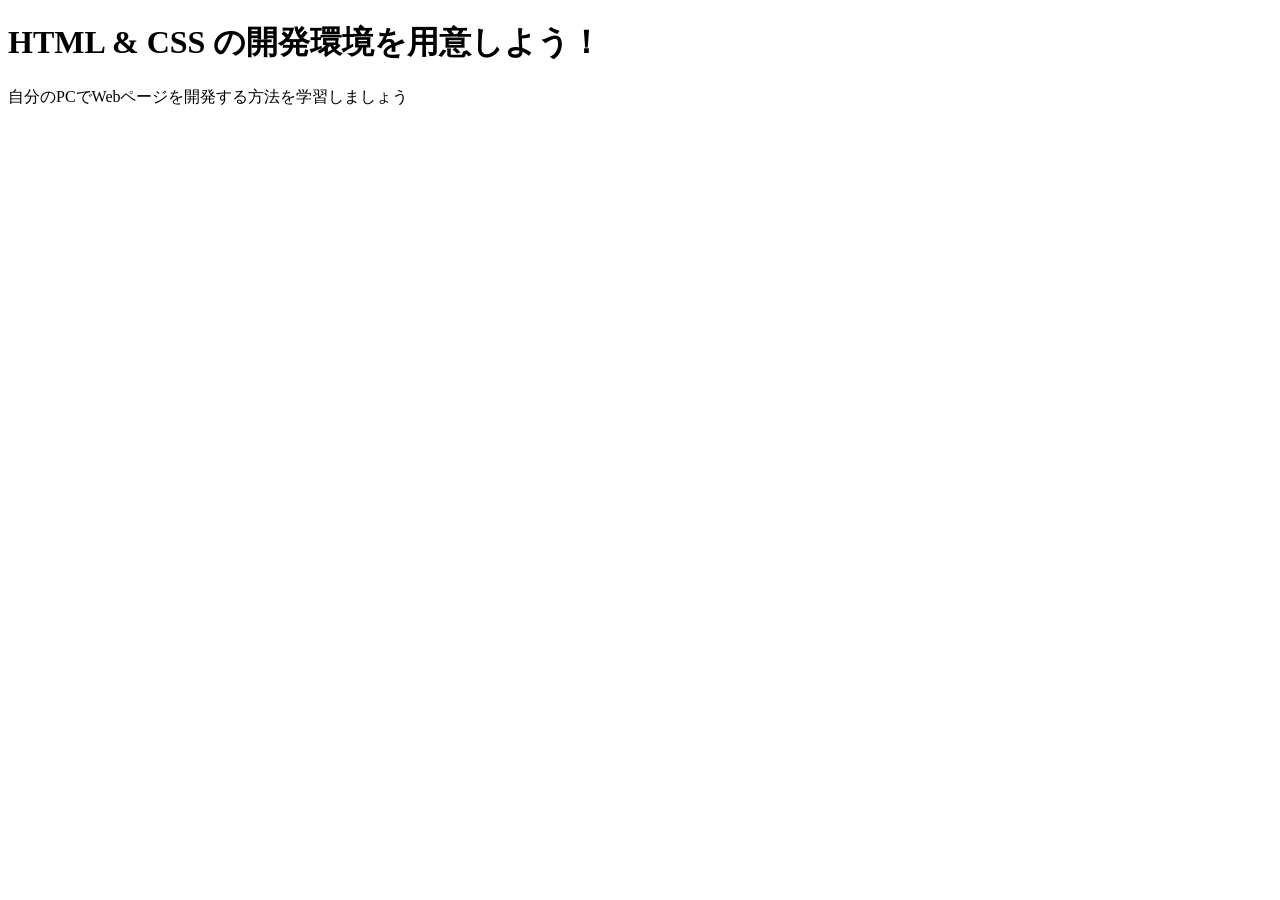
==== index.html @ 716c7113 "Create index.html" ====
<!DOCTYPE html>
<html>
  <head>
    <meta charset="utf-8">
    <title>Progate</title>
    <link rel="stylesheet" href="stylesheet.css">
  </head>
  <body>
    <h1 class="title">HTML & CSS の開発環境を用意しよう！</h1>
    <p>自分のPCでWebページを開発する方法を学習しましょう</p>
  </body>
</html>
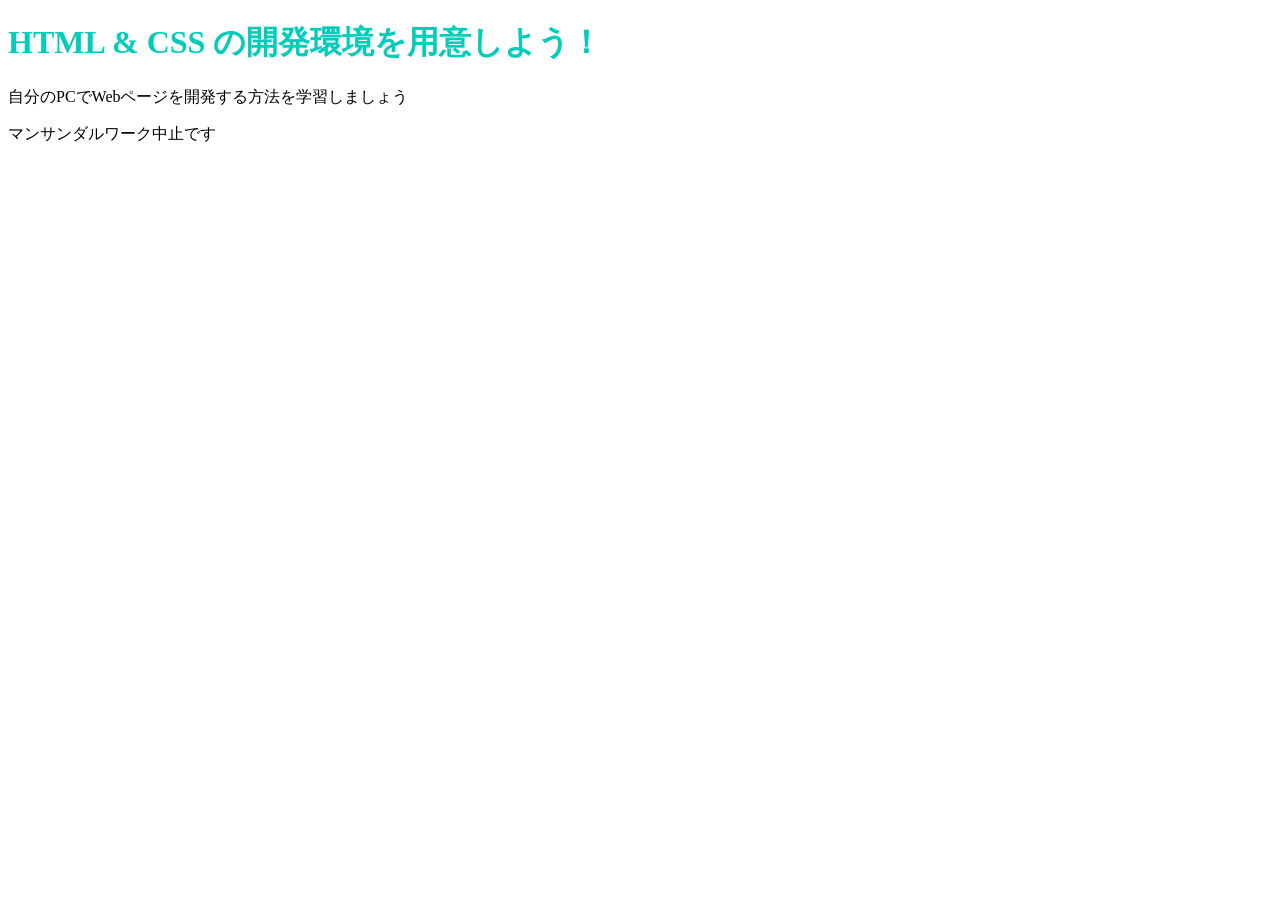
==== commit ca8172dc: "Update index.html" ====
--- a/index.html
+++ b/index.html
@@ -8,5 +8,6 @@
   <body>
     <h1 class="title">HTML & CSS の開発環境を用意しよう！</h1>
     <p>自分のPCでWebページを開発する方法を学習しましょう</p>
+    <p>マンサンダルワーク中止です</p>
   </body>
 </html>
--- a/stylesheet.css
+++ b/stylesheet.css
@@ -0,0 +1,3 @@
+.title {
+  color: #02ccba;
+}
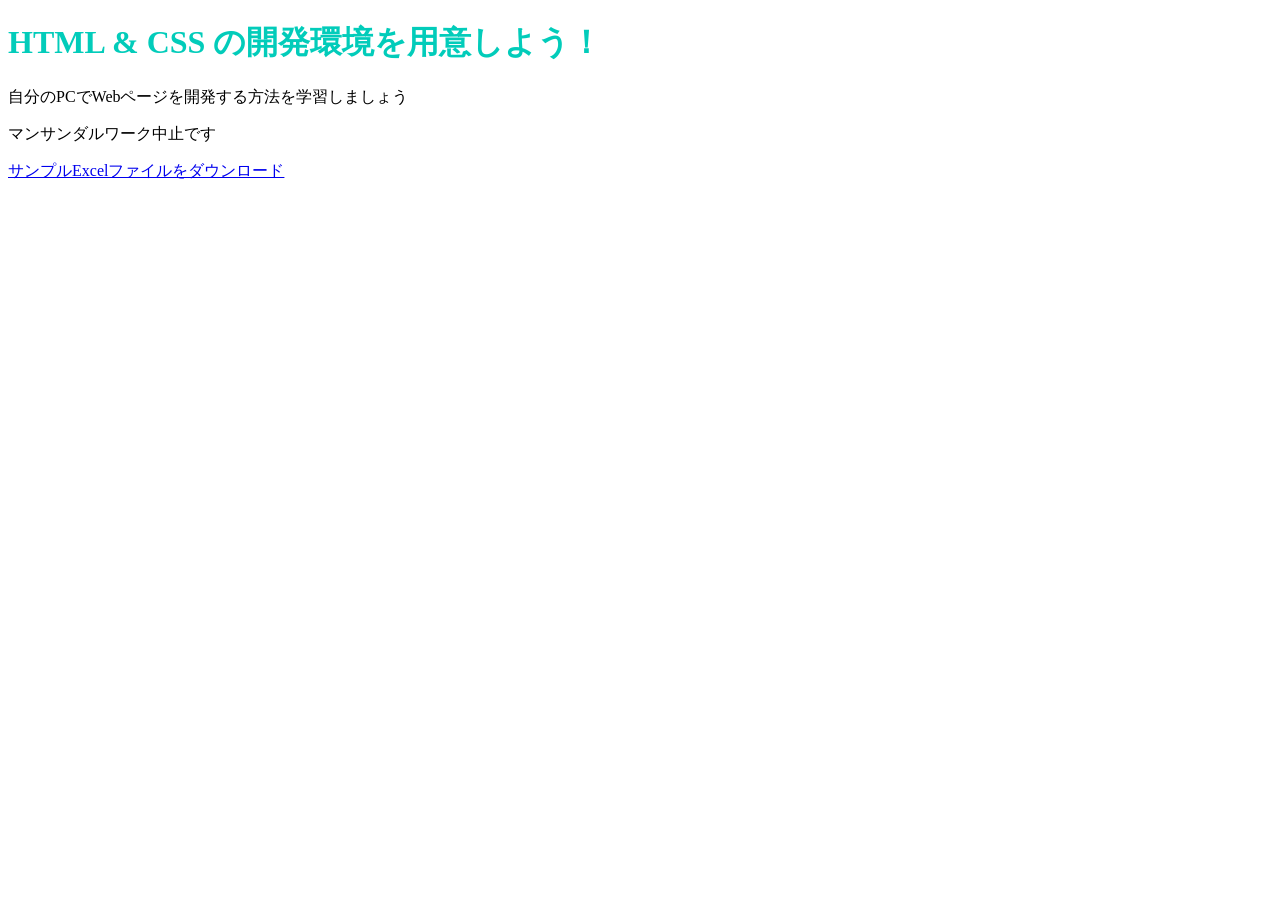
==== commit 81acd15e: "Excelファイルの添付機能を追加 サンプルのExcelファイル(sample.xlsx)を追加し、 index.htmlにダウンロードリンクを追加した。  https://claude.ai/cod" ====
--- a/index.html
+++ b/index.html
@@ -9,5 +9,6 @@
     <h1 class="title">HTML & CSS の開発環境を用意しよう！</h1>
     <p>自分のPCでWebページを開発する方法を学習しましょう</p>
     <p>マンサンダルワーク中止です</p>
+    <p><a href="sample.xlsx" download>サンプルExcelファイルをダウンロード</a></p>
   </body>
 </html>
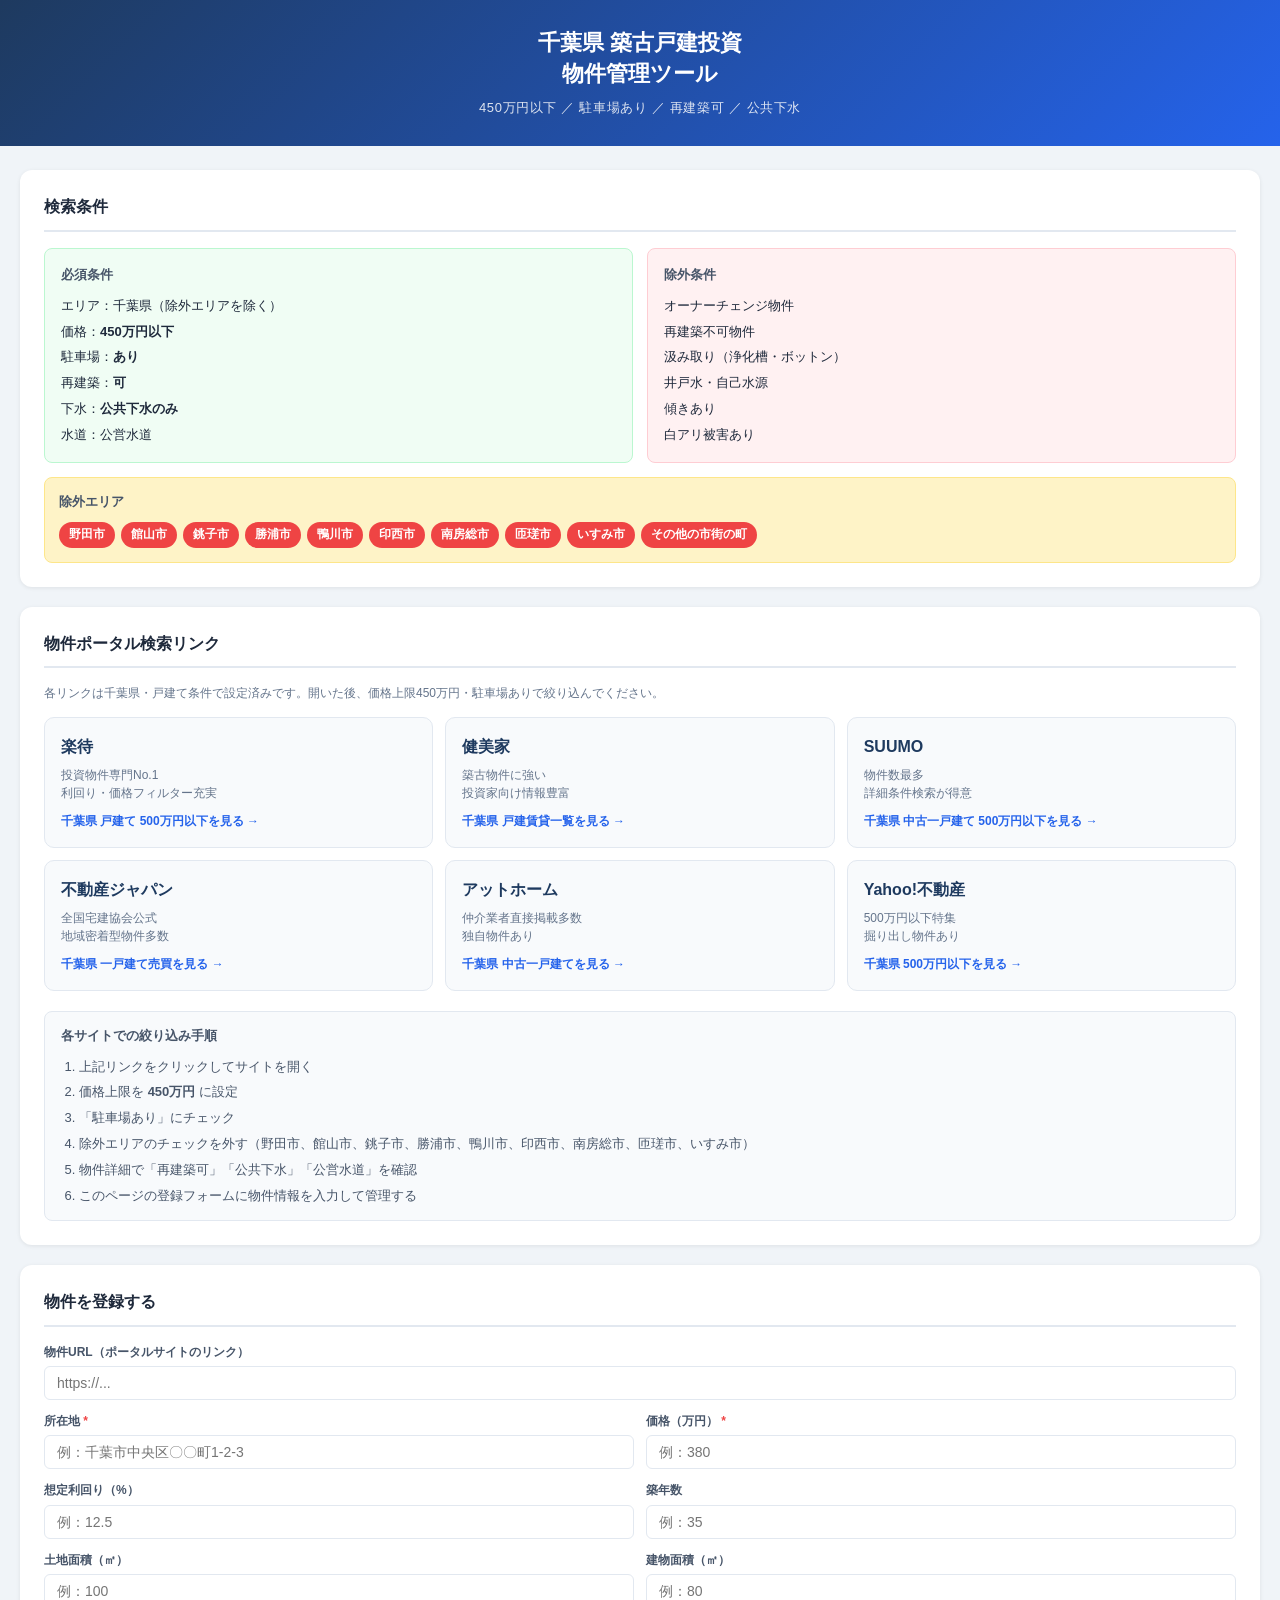
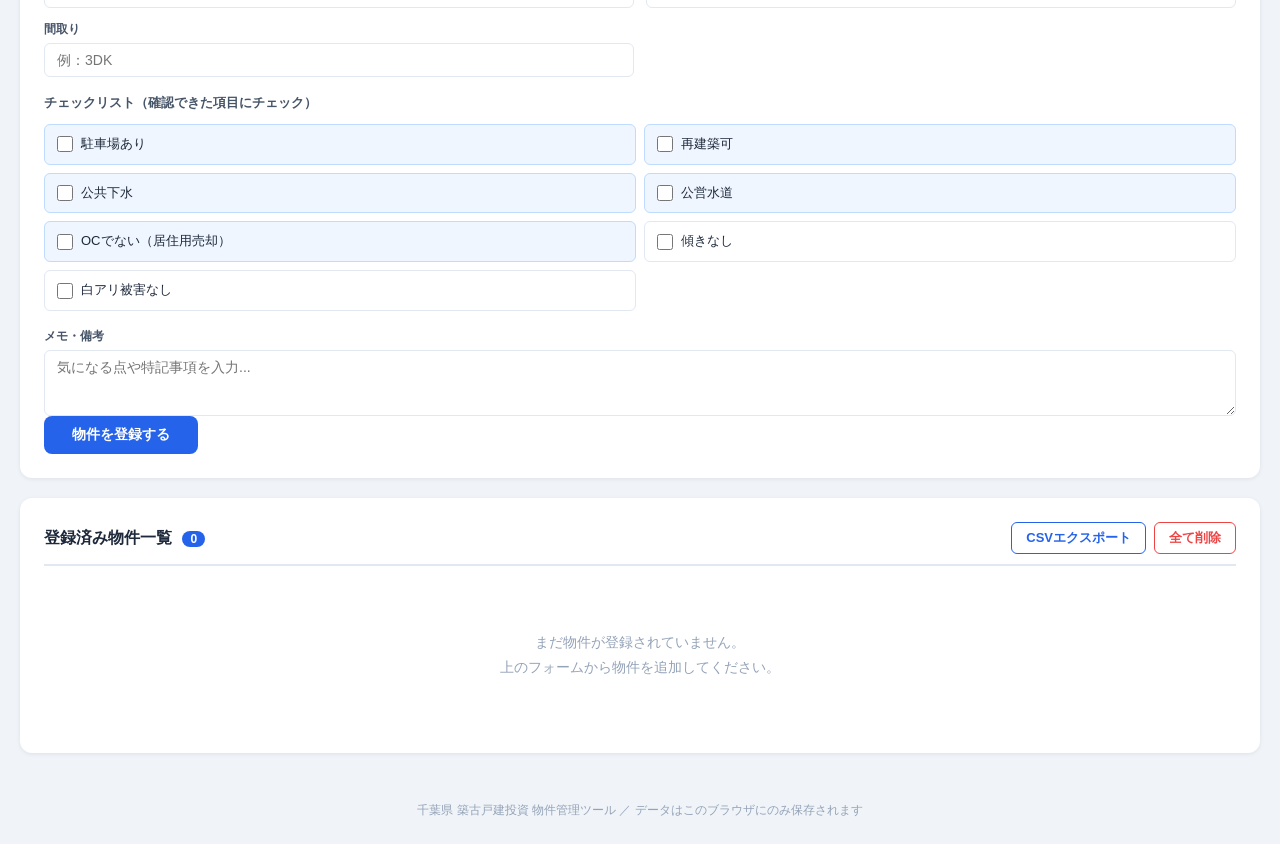
==== commit 3500eb06: "Add property management dashboard for Chiba real estate investment - Portal quick links (楽待・健美家・SUUM" ====
--- a/index.html
+++ b/index.html
@@ -1,14 +1,408 @@
 <!DOCTYPE html>
-<html>
-  <head>
-    <meta charset="utf-8">
-    <title>Progate</title>
-    <link rel="stylesheet" href="stylesheet.css">
-  </head>
-  <body>
-    <h1 class="title">HTML & CSS の開発環境を用意しよう！</h1>
-    <p>自分のPCでWebページを開発する方法を学習しましょう</p>
-    <p>マンサンダルワーク中止です</p>
-    <p><a href="sample.xlsx" download>サンプルExcelファイルをダウンロード</a></p>
-  </body>
+<html lang="ja">
+<head>
+  <meta charset="UTF-8">
+  <meta name="viewport" content="width=device-width, initial-scale=1.0">
+  <title>千葉県 築古戸建投資 物件管理ツール</title>
+  <link rel="stylesheet" href="stylesheet.css">
+</head>
+<body>
+
+  <header class="site-header">
+    <div class="header-inner">
+      <h1>千葉県 築古戸建投資<br>物件管理ツール</h1>
+      <p class="header-sub">450万円以下 ／ 駐車場あり ／ 再建築可 ／ 公共下水</p>
+    </div>
+  </header>
+
+  <main>
+
+    <!-- 検索条件サマリー -->
+    <section class="card" id="criteria">
+      <h2>検索条件</h2>
+      <div class="criteria-grid">
+        <div class="criteria-must">
+          <h3>必須条件</h3>
+          <ul>
+            <li>エリア：千葉県（除外エリアを除く）</li>
+            <li>価格：<strong>450万円以下</strong></li>
+            <li>駐車場：<strong>あり</strong></li>
+            <li>再建築：<strong>可</strong></li>
+            <li>下水：<strong>公共下水のみ</strong></li>
+            <li>水道：公営水道</li>
+          </ul>
+        </div>
+        <div class="criteria-exclude">
+          <h3>除外条件</h3>
+          <ul>
+            <li>オーナーチェンジ物件</li>
+            <li>再建築不可物件</li>
+            <li>汲み取り（浄化槽・ボットン）</li>
+            <li>井戸水・自己水源</li>
+            <li>傾きあり</li>
+            <li>白アリ被害あり</li>
+          </ul>
+        </div>
+      </div>
+      <div class="excluded-areas">
+        <h3>除外エリア</h3>
+        <div class="tag-list">
+          <span class="tag-excluded">野田市</span>
+          <span class="tag-excluded">館山市</span>
+          <span class="tag-excluded">銚子市</span>
+          <span class="tag-excluded">勝浦市</span>
+          <span class="tag-excluded">鴨川市</span>
+          <span class="tag-excluded">印西市</span>
+          <span class="tag-excluded">南房総市</span>
+          <span class="tag-excluded">匝瑳市</span>
+          <span class="tag-excluded">いすみ市</span>
+          <span class="tag-excluded">その他の市街の町</span>
+        </div>
+      </div>
+    </section>
+
+    <!-- ポータルリンク集 -->
+    <section class="card" id="portals">
+      <h2>物件ポータル検索リンク</h2>
+      <p class="section-note">各リンクは千葉県・戸建て条件で設定済みです。開いた後、価格上限450万円・駐車場ありで絞り込んでください。</p>
+      <div class="portal-grid">
+        <a class="portal-card" href="https://www.rakumachi.jp/syuuekibukken/area/prefecture/dim1004/?pref%5B%5D=12&price_to=500" target="_blank" rel="noopener">
+          <div class="portal-name">楽待</div>
+          <div class="portal-desc">投資物件専門No.1<br>利回り・価格フィルター充実</div>
+          <div class="portal-action">千葉県 戸建て 500万円以下を見る →</div>
+        </a>
+        <a class="portal-card" href="https://www.kenbiya.com/pp8/s/chiba/" target="_blank" rel="noopener">
+          <div class="portal-name">健美家</div>
+          <div class="portal-desc">築古物件に強い<br>投資家向け情報豊富</div>
+          <div class="portal-action">千葉県 戸建賃貸一覧を見る →</div>
+        </a>
+        <a class="portal-card" href="https://suumo.jp/chukoikkodate/chiba/nj_305/" target="_blank" rel="noopener">
+          <div class="portal-name">SUUMO</div>
+          <div class="portal-desc">物件数最多<br>詳細条件検索が得意</div>
+          <div class="portal-action">千葉県 中古一戸建て 500万円以下を見る →</div>
+        </a>
+        <a class="portal-card" href="https://www.fudousan.or.jp/property/buy/12/area?ptm%5B%5D=0102" target="_blank" rel="noopener">
+          <div class="portal-name">不動産ジャパン</div>
+          <div class="portal-desc">全国宅建協会公式<br>地域密着型物件多数</div>
+          <div class="portal-action">千葉県 一戸建て売買を見る →</div>
+        </a>
+        <a class="portal-card" href="https://www.athome.co.jp/kodate/chuko/chiba/" target="_blank" rel="noopener">
+          <div class="portal-name">アットホーム</div>
+          <div class="portal-desc">仲介業者直接掲載多数<br>独自物件あり</div>
+          <div class="portal-action">千葉県 中古一戸建てを見る →</div>
+        </a>
+        <a class="portal-card" href="https://realestate.yahoo.co.jp/used/house/search/03/12/theme/70/" target="_blank" rel="noopener">
+          <div class="portal-name">Yahoo!不動産</div>
+          <div class="portal-desc">500万円以下特集<br>掘り出し物件あり</div>
+          <div class="portal-action">千葉県 500万円以下を見る →</div>
+        </a>
+      </div>
+      <div class="search-tips">
+        <h3>各サイトでの絞り込み手順</h3>
+        <ol>
+          <li>上記リンクをクリックしてサイトを開く</li>
+          <li>価格上限を <strong>450万円</strong> に設定</li>
+          <li>「駐車場あり」にチェック</li>
+          <li>除外エリアのチェックを外す（野田市、館山市、銚子市、勝浦市、鴨川市、印西市、南房総市、匝瑳市、いすみ市）</li>
+          <li>物件詳細で「再建築可」「公共下水」「公営水道」を確認</li>
+          <li>このページの登録フォームに物件情報を入力して管理する</li>
+        </ol>
+      </div>
+    </section>
+
+    <!-- 物件登録フォーム -->
+    <section class="card" id="add-property">
+      <h2>物件を登録する</h2>
+      <form id="propertyForm">
+        <div class="form-grid">
+          <div class="form-group full-width">
+            <label>物件URL（ポータルサイトのリンク）</label>
+            <input type="url" id="f_url" placeholder="https://...">
+          </div>
+          <div class="form-group">
+            <label>所在地 <span class="required">*</span></label>
+            <input type="text" id="f_address" placeholder="例：千葉市中央区〇〇町1-2-3" required>
+          </div>
+          <div class="form-group">
+            <label>価格（万円） <span class="required">*</span></label>
+            <input type="number" id="f_price" placeholder="例：380" min="0" max="9999" required>
+          </div>
+          <div class="form-group">
+            <label>想定利回り（%）</label>
+            <input type="number" id="f_yield" placeholder="例：12.5" step="0.1" min="0">
+          </div>
+          <div class="form-group">
+            <label>築年数</label>
+            <input type="number" id="f_age" placeholder="例：35" min="0">
+          </div>
+          <div class="form-group">
+            <label>土地面積（㎡）</label>
+            <input type="number" id="f_landArea" placeholder="例：100" step="0.01" min="0">
+          </div>
+          <div class="form-group">
+            <label>建物面積（㎡）</label>
+            <input type="number" id="f_buildingArea" placeholder="例：80" step="0.01" min="0">
+          </div>
+          <div class="form-group">
+            <label>間取り</label>
+            <input type="text" id="f_layout" placeholder="例：3DK">
+          </div>
+        </div>
+
+        <div class="checklist-form">
+          <h3>チェックリスト（確認できた項目にチェック）</h3>
+          <div class="check-grid">
+            <label class="check-item must-have">
+              <input type="checkbox" id="f_parking">
+              <span>駐車場あり</span>
+            </label>
+            <label class="check-item must-have">
+              <input type="checkbox" id="f_rebuild">
+              <span>再建築可</span>
+            </label>
+            <label class="check-item must-have">
+              <input type="checkbox" id="f_sewer">
+              <span>公共下水</span>
+            </label>
+            <label class="check-item must-have">
+              <input type="checkbox" id="f_water">
+              <span>公営水道</span>
+            </label>
+            <label class="check-item must-have">
+              <input type="checkbox" id="f_notOwner">
+              <span>OCでない（居住用売却）</span>
+            </label>
+            <label class="check-item">
+              <input type="checkbox" id="f_noTilt">
+              <span>傾きなし</span>
+            </label>
+            <label class="check-item">
+              <input type="checkbox" id="f_noTermite">
+              <span>白アリ被害なし</span>
+            </label>
+          </div>
+        </div>
+
+        <div class="form-group full-width">
+          <label>メモ・備考</label>
+          <textarea id="f_notes" rows="3" placeholder="気になる点や特記事項を入力..."></textarea>
+        </div>
+
+        <button type="submit" class="btn-primary" id="submitBtn">物件を登録する</button>
+      </form>
+    </section>
+
+    <!-- 物件一覧 -->
+    <section class="card" id="property-list">
+      <div class="section-header">
+        <h2>登録済み物件一覧 <span id="propertyCount" class="count-badge">0</span></h2>
+        <div class="section-actions">
+          <button class="btn-secondary" id="exportBtn">CSVエクスポート</button>
+          <button class="btn-danger" id="clearBtn">全て削除</button>
+        </div>
+      </div>
+      <div id="propertyTable">
+        <p class="empty-message">まだ物件が登録されていません。<br>上のフォームから物件を追加してください。</p>
+      </div>
+    </section>
+
+  </main>
+
+  <footer>
+    <p>千葉県 築古戸建投資 物件管理ツール ／ データはこのブラウザにのみ保存されます</p>
+  </footer>
+
+  <script>
+    const STORAGE_KEY = 'chiba_bukken_v1';
+
+    function loadProperties() {
+      try { return JSON.parse(localStorage.getItem(STORAGE_KEY) || '[]'); }
+      catch (e) { return []; }
+    }
+
+    function saveProperties(list) {
+      localStorage.setItem(STORAGE_KEY, JSON.stringify(list));
+    }
+
+    function addProperty(p) {
+      const list = loadProperties();
+      p.id = Date.now().toString();
+      p.addedAt = new Date().toLocaleDateString('ja-JP');
+      list.push(p);
+      saveProperties(list);
+    }
+
+    function deleteProperty(id) {
+      saveProperties(loadProperties().filter(p => p.id !== id));
+    }
+
+    // スコア計算（合計100点）
+    function calcScore(p) {
+      const items = [
+        { key: 'hasParking',     w: 20 },
+        { key: 'canRebuild',     w: 30 },
+        { key: 'hasPublicSewer', w: 20 },
+        { key: 'hasPublicWater', w: 15 },
+        { key: 'notOwnerChange', w: 10 },
+        { key: 'noTilt',         w:  3 },
+        { key: 'noTermite',      w:  2 },
+      ];
+      const score = items.reduce((s, i) => s + (p[i.key] ? i.w : 0), 0);
+      const max   = items.reduce((s, i) => s + i.w, 0);
+      const pct   = Math.round(score / max * 100);
+      const grade = pct >= 95 ? 'S' : pct >= 80 ? 'A' : pct >= 60 ? 'B' : 'C';
+      const color = pct >= 95 ? '#16a34a' : pct >= 80 ? '#65a30d' : pct >= 60 ? '#d97706' : '#dc2626';
+      return { pct, grade, color };
+    }
+
+    function renderTable() {
+      const list = loadProperties();
+      document.getElementById('propertyCount').textContent = list.length;
+      const wrap = document.getElementById('propertyTable');
+
+      if (list.length === 0) {
+        wrap.innerHTML = '<p class="empty-message">まだ物件が登録されていません。<br>上のフォームから物件を追加してください。</p>';
+        return;
+      }
+
+      const icon = (v) => v ? '<span class="ok">○</span>' : '<span class="ng">×</span>';
+
+      const rows = list.map(p => {
+        const { grade, color, pct } = calcScore(p);
+        const addr = p.url
+          ? `<a href="${escHtml(p.url)}" target="_blank" rel="noopener">${escHtml(p.address)}</a>`
+          : escHtml(p.address);
+        return `
+          <tr>
+            <td><span class="grade-badge" style="background:${color}">${grade}&nbsp;${pct}%</span></td>
+            <td class="addr-cell">${addr}</td>
+            <td class="price-cell">${p.price ? p.price + '万円' : '—'}</td>
+            <td>${p.yield ? p.yield + '%' : '—'}</td>
+            <td>${p.age ? '築' + p.age + '年' : '—'}</td>
+            <td>${p.landArea ? p.landArea + '㎡' : '—'}</td>
+            <td>${p.buildingArea ? p.buildingArea + '㎡' : '—'}</td>
+            <td>${escHtml(p.layout || '—')}</td>
+            <td>${icon(p.hasParking)}</td>
+            <td>${icon(p.canRebuild)}</td>
+            <td>${icon(p.hasPublicSewer)}</td>
+            <td>${icon(p.hasPublicWater)}</td>
+            <td>${icon(p.notOwnerChange)}</td>
+            <td>${icon(p.noTilt)}</td>
+            <td>${icon(p.noTermite)}</td>
+            <td class="notes-cell">${escHtml(p.notes || '—')}</td>
+            <td class="date-cell">${p.addedAt}</td>
+            <td><button class="btn-delete" onclick="handleDelete('${p.id}')">削除</button></td>
+          </tr>`;
+      }).join('');
+
+      wrap.innerHTML = `
+        <div class="table-scroll">
+          <table class="prop-table">
+            <thead>
+              <tr>
+                <th>評価</th>
+                <th>所在地</th>
+                <th>価格</th>
+                <th>利回り</th>
+                <th>築年数</th>
+                <th>土地</th>
+                <th>建物</th>
+                <th>間取り</th>
+                <th>駐車場</th>
+                <th>再建築</th>
+                <th>公共下水</th>
+                <th>公営水道</th>
+                <th>OC除外</th>
+                <th>傾きなし</th>
+                <th>白アリなし</th>
+                <th>メモ</th>
+                <th>登録日</th>
+                <th></th>
+              </tr>
+            </thead>
+            <tbody>${rows}</tbody>
+          </table>
+        </div>`;
+    }
+
+    function escHtml(s) {
+      return String(s)
+        .replace(/&/g, '&amp;')
+        .replace(/</g, '&lt;')
+        .replace(/>/g, '&gt;')
+        .replace(/"/g, '&quot;');
+    }
+
+    // フォーム送信
+    document.getElementById('propertyForm').addEventListener('submit', function(e) {
+      e.preventDefault();
+      addProperty({
+        url:           document.getElementById('f_url').value.trim(),
+        address:       document.getElementById('f_address').value.trim(),
+        price:         document.getElementById('f_price').value,
+        yield:         document.getElementById('f_yield').value,
+        age:           document.getElementById('f_age').value,
+        landArea:      document.getElementById('f_landArea').value,
+        buildingArea:  document.getElementById('f_buildingArea').value,
+        layout:        document.getElementById('f_layout').value.trim(),
+        hasParking:    document.getElementById('f_parking').checked,
+        canRebuild:    document.getElementById('f_rebuild').checked,
+        hasPublicSewer:document.getElementById('f_sewer').checked,
+        hasPublicWater:document.getElementById('f_water').checked,
+        notOwnerChange:document.getElementById('f_notOwner').checked,
+        noTilt:        document.getElementById('f_noTilt').checked,
+        noTermite:     document.getElementById('f_noTermite').checked,
+        notes:         document.getElementById('f_notes').value.trim(),
+      });
+      renderTable();
+      this.reset();
+      document.getElementById('property-list').scrollIntoView({ behavior: 'smooth' });
+      const btn = document.getElementById('submitBtn');
+      btn.textContent = '登録しました！';
+      btn.disabled = true;
+      setTimeout(() => { btn.textContent = '物件を登録する'; btn.disabled = false; }, 2000);
+    });
+
+    // 削除
+    function handleDelete(id) {
+      if (!confirm('この物件を削除しますか？')) return;
+      deleteProperty(id);
+      renderTable();
+    }
+
+    // 全削除
+    document.getElementById('clearBtn').addEventListener('click', function() {
+      if (!confirm('登録済みの物件を全て削除しますか？この操作は元に戻せません。')) return;
+      saveProperties([]);
+      renderTable();
+    });
+
+    // CSVエクスポート
+    document.getElementById('exportBtn').addEventListener('click', function() {
+      const list = loadProperties();
+      if (!list.length) { alert('エクスポートする物件がありません。'); return; }
+      const headers = ['評価', '所在地', '価格(万円)', '利回り(%)', '築年数', '土地(㎡)', '建物(㎡)', '間取り', '駐車場', '再建築可', '公共下水', '公営水道', 'OC除外', '傾きなし', '白アリなし', 'メモ', '登録日', 'URL'];
+      const q = (v) => '"' + String(v || '').replace(/"/g, '""') + '"';
+      const yn = (v) => v ? '○' : '×';
+      const rows = list.map(p => {
+        const { grade, pct } = calcScore(p);
+        return [
+          `${grade}(${pct}%)`, p.address, p.price, p.yield, p.age,
+          p.landArea, p.buildingArea, p.layout,
+          yn(p.hasParking), yn(p.canRebuild), yn(p.hasPublicSewer),
+          yn(p.hasPublicWater), yn(p.notOwnerChange), yn(p.noTilt), yn(p.noTermite),
+          p.notes, p.addedAt, p.url
+        ].map(q).join(',');
+      });
+      const csv = '﻿' + [headers.map(q).join(','), ...rows].join('\r\n');
+      const blob = new Blob([csv], { type: 'text/csv;charset=utf-8;' });
+      const a = document.createElement('a');
+      a.href = URL.createObjectURL(blob);
+      a.download = 'chiba_bukken_' + new Date().toISOString().slice(0,10) + '.csv';
+      a.click();
+    });
+
+    renderTable();
+  </script>
+</body>
 </html>
--- a/stylesheet.css
+++ b/stylesheet.css
@@ -1,3 +1,448 @@
-.title {
-  color: #02ccba;
-}
+/* === Reset & Base === */
+*, *::before, *::after { box-sizing: border-box; margin: 0; padding: 0; }
+
+body {
+  font-family: 'Hiragino Sans', 'Hiragino Kaku Gothic ProN', 'Noto Sans JP', Meiryo, sans-serif;
+  background: #f0f4f8;
+  color: #1e293b;
+  font-size: 14px;
+  line-height: 1.6;
+}
+
+/* === Header === */
+.site-header {
+  background: linear-gradient(135deg, #1e3a5f 0%, #2563eb 100%);
+  color: white;
+  padding: 28px 20px;
+  text-align: center;
+}
+
+.site-header h1 {
+  font-size: 22px;
+  font-weight: 700;
+  line-height: 1.4;
+  margin-bottom: 8px;
+}
+
+.header-sub {
+  font-size: 13px;
+  opacity: 0.85;
+  letter-spacing: 0.05em;
+}
+
+/* === Layout === */
+main {
+  max-width: 1280px;
+  margin: 0 auto;
+  padding: 24px 20px;
+  display: flex;
+  flex-direction: column;
+  gap: 20px;
+}
+
+/* === Card === */
+.card {
+  background: white;
+  border-radius: 12px;
+  padding: 24px;
+  box-shadow: 0 1px 4px rgba(0,0,0,0.08);
+}
+
+.card h2 {
+  font-size: 16px;
+  font-weight: 700;
+  color: #1e293b;
+  margin-bottom: 16px;
+  padding-bottom: 10px;
+  border-bottom: 2px solid #e2e8f0;
+}
+
+.card h3 {
+  font-size: 13px;
+  font-weight: 600;
+  color: #475569;
+  margin-bottom: 10px;
+}
+
+/* === Criteria === */
+.criteria-grid {
+  display: grid;
+  grid-template-columns: 1fr 1fr;
+  gap: 14px;
+  margin-bottom: 14px;
+}
+
+.criteria-must {
+  padding: 16px;
+  border-radius: 8px;
+  background: #f0fdf4;
+  border: 1px solid #bbf7d0;
+}
+
+.criteria-exclude {
+  padding: 16px;
+  border-radius: 8px;
+  background: #fff1f2;
+  border: 1px solid #fecdd3;
+}
+
+.criteria-must ul, .criteria-exclude ul {
+  list-style: none;
+  display: flex;
+  flex-direction: column;
+  gap: 5px;
+}
+
+.criteria-must li, .criteria-exclude li {
+  font-size: 13px;
+}
+
+.excluded-areas {
+  padding: 14px;
+  background: #fef3c7;
+  border-radius: 8px;
+  border: 1px solid #fde68a;
+}
+
+.tag-list {
+  display: flex;
+  flex-wrap: wrap;
+  gap: 6px;
+  margin-top: 8px;
+}
+
+.tag-excluded {
+  background: #ef4444;
+  color: white;
+  padding: 3px 10px;
+  border-radius: 999px;
+  font-size: 12px;
+  font-weight: 600;
+}
+
+/* === Portals === */
+.section-note {
+  font-size: 12px;
+  color: #64748b;
+  margin-bottom: 14px;
+}
+
+.portal-grid {
+  display: grid;
+  grid-template-columns: repeat(3, 1fr);
+  gap: 12px;
+  margin-bottom: 20px;
+}
+
+.portal-card {
+  display: block;
+  text-decoration: none;
+  padding: 16px;
+  border: 1.5px solid #e2e8f0;
+  border-radius: 10px;
+  background: #f8fafc;
+  color: inherit;
+  transition: all 0.2s ease;
+}
+
+.portal-card:hover {
+  border-color: #2563eb;
+  background: #eff6ff;
+  transform: translateY(-2px);
+  box-shadow: 0 4px 12px rgba(37,99,235,0.15);
+}
+
+.portal-name {
+  font-size: 16px;
+  font-weight: 700;
+  color: #1e3a5f;
+  margin-bottom: 6px;
+}
+
+.portal-desc {
+  font-size: 12px;
+  color: #64748b;
+  line-height: 1.5;
+  margin-bottom: 10px;
+}
+
+.portal-action {
+  font-size: 12px;
+  color: #2563eb;
+  font-weight: 600;
+}
+
+.search-tips {
+  background: #f8fafc;
+  border-radius: 8px;
+  padding: 14px 16px;
+  border: 1px solid #e2e8f0;
+}
+
+.search-tips ol {
+  padding-left: 18px;
+  display: flex;
+  flex-direction: column;
+  gap: 5px;
+  margin-top: 8px;
+}
+
+.search-tips li {
+  font-size: 13px;
+  color: #475569;
+}
+
+/* === Form === */
+.form-grid {
+  display: grid;
+  grid-template-columns: 1fr 1fr;
+  gap: 12px;
+  margin-bottom: 16px;
+}
+
+.form-group {
+  display: flex;
+  flex-direction: column;
+  gap: 4px;
+}
+
+.form-group.full-width {
+  grid-column: 1 / -1;
+}
+
+.form-group label {
+  font-size: 12px;
+  font-weight: 600;
+  color: #475569;
+}
+
+.required { color: #ef4444; }
+
+.form-group input,
+.form-group textarea {
+  padding: 8px 12px;
+  border: 1.5px solid #e2e8f0;
+  border-radius: 6px;
+  font-size: 14px;
+  font-family: inherit;
+  outline: none;
+  transition: border-color 0.2s;
+}
+
+.form-group input:focus,
+.form-group textarea:focus {
+  border-color: #2563eb;
+}
+
+.checklist-form { margin-bottom: 16px; }
+
+.check-grid {
+  display: grid;
+  grid-template-columns: repeat(2, 1fr);
+  gap: 8px;
+  margin-top: 8px;
+}
+
+.check-item {
+  display: flex;
+  align-items: center;
+  gap: 8px;
+  padding: 9px 12px;
+  border: 1.5px solid #e2e8f0;
+  border-radius: 6px;
+  cursor: pointer;
+  font-size: 13px;
+  transition: background 0.15s;
+  user-select: none;
+}
+
+.check-item:hover { background: #f1f5f9; }
+
+.check-item.must-have {
+  border-color: #bfdbfe;
+  background: #eff6ff;
+}
+
+.check-item.must-have:hover { background: #dbeafe; }
+
+.check-item input[type="checkbox"] {
+  width: 16px;
+  height: 16px;
+  cursor: pointer;
+  accent-color: #2563eb;
+  flex-shrink: 0;
+}
+
+/* === Buttons === */
+.btn-primary {
+  background: #2563eb;
+  color: white;
+  border: none;
+  padding: 10px 28px;
+  border-radius: 8px;
+  font-size: 14px;
+  font-weight: 600;
+  cursor: pointer;
+  font-family: inherit;
+  transition: background 0.2s;
+}
+
+.btn-primary:hover:not(:disabled) { background: #1d4ed8; }
+.btn-primary:disabled { background: #94a3b8; cursor: default; }
+
+.btn-secondary {
+  background: white;
+  color: #2563eb;
+  border: 1.5px solid #2563eb;
+  padding: 6px 14px;
+  border-radius: 6px;
+  font-size: 13px;
+  font-weight: 600;
+  cursor: pointer;
+  font-family: inherit;
+  transition: background 0.2s;
+}
+
+.btn-secondary:hover { background: #eff6ff; }
+
+.btn-danger {
+  background: white;
+  color: #ef4444;
+  border: 1.5px solid #ef4444;
+  padding: 6px 14px;
+  border-radius: 6px;
+  font-size: 13px;
+  font-weight: 600;
+  cursor: pointer;
+  font-family: inherit;
+  transition: background 0.2s;
+}
+
+.btn-danger:hover { background: #fff1f2; }
+
+.btn-delete {
+  background: none;
+  color: #ef4444;
+  border: 1px solid #fecaca;
+  padding: 3px 8px;
+  border-radius: 4px;
+  font-size: 12px;
+  cursor: pointer;
+  font-family: inherit;
+  transition: all 0.15s;
+  white-space: nowrap;
+}
+
+.btn-delete:hover { background: #fff1f2; border-color: #ef4444; }
+
+/* === Section Header === */
+.section-header {
+  display: flex;
+  align-items: center;
+  justify-content: space-between;
+  margin-bottom: 16px;
+  padding-bottom: 10px;
+  border-bottom: 2px solid #e2e8f0;
+}
+
+.section-header h2 {
+  margin: 0;
+  border: none;
+  padding: 0;
+}
+
+.section-actions { display: flex; gap: 8px; }
+
+.count-badge {
+  background: #2563eb;
+  color: white;
+  font-size: 12px;
+  padding: 1px 8px;
+  border-radius: 999px;
+  margin-left: 6px;
+  font-weight: 600;
+}
+
+/* === Property Table === */
+.table-scroll { overflow-x: auto; }
+
+.prop-table {
+  width: 100%;
+  border-collapse: collapse;
+  font-size: 13px;
+  min-width: 900px;
+}
+
+.prop-table th {
+  background: #f1f5f9;
+  padding: 9px 10px;
+  text-align: left;
+  font-size: 12px;
+  font-weight: 600;
+  color: #475569;
+  white-space: nowrap;
+  border-bottom: 2px solid #e2e8f0;
+}
+
+.prop-table td {
+  padding: 10px 10px;
+  border-bottom: 1px solid #f1f5f9;
+  vertical-align: middle;
+}
+
+.prop-table tr:hover td { background: #f8fafc; }
+
+.addr-cell { min-width: 160px; }
+.addr-cell a { color: #2563eb; text-decoration: none; font-weight: 500; }
+.addr-cell a:hover { text-decoration: underline; }
+
+.price-cell { font-weight: 700; color: #dc2626; white-space: nowrap; }
+
+.notes-cell { max-width: 180px; word-break: break-all; font-size: 12px; color: #64748b; }
+
+.date-cell { white-space: nowrap; font-size: 12px; color: #94a3b8; }
+
+.grade-badge {
+  color: white;
+  padding: 3px 8px;
+  border-radius: 4px;
+  font-size: 12px;
+  font-weight: 700;
+  white-space: nowrap;
+}
+
+.ok { color: #16a34a; font-weight: 700; }
+.ng { color: #dc2626; font-weight: 700; }
+
+.empty-message {
+  text-align: center;
+  color: #94a3b8;
+  padding: 48px 20px;
+  font-size: 14px;
+  line-height: 1.8;
+}
+
+/* === Footer === */
+footer {
+  text-align: center;
+  padding: 24px 20px;
+  color: #94a3b8;
+  font-size: 12px;
+}
+
+/* === Responsive === */
+@media (max-width: 900px) {
+  .portal-grid { grid-template-columns: 1fr 1fr; }
+}
+
+@media (max-width: 640px) {
+  .criteria-grid { grid-template-columns: 1fr; }
+  .portal-grid { grid-template-columns: 1fr; }
+  .form-grid { grid-template-columns: 1fr; }
+  .form-group.full-width { grid-column: 1; }
+  .check-grid { grid-template-columns: 1fr; }
+  .section-header { flex-direction: column; align-items: flex-start; gap: 10px; }
+  main { padding: 12px; }
+  .card { padding: 16px; }
+  .site-header h1 { font-size: 18px; }
+}
